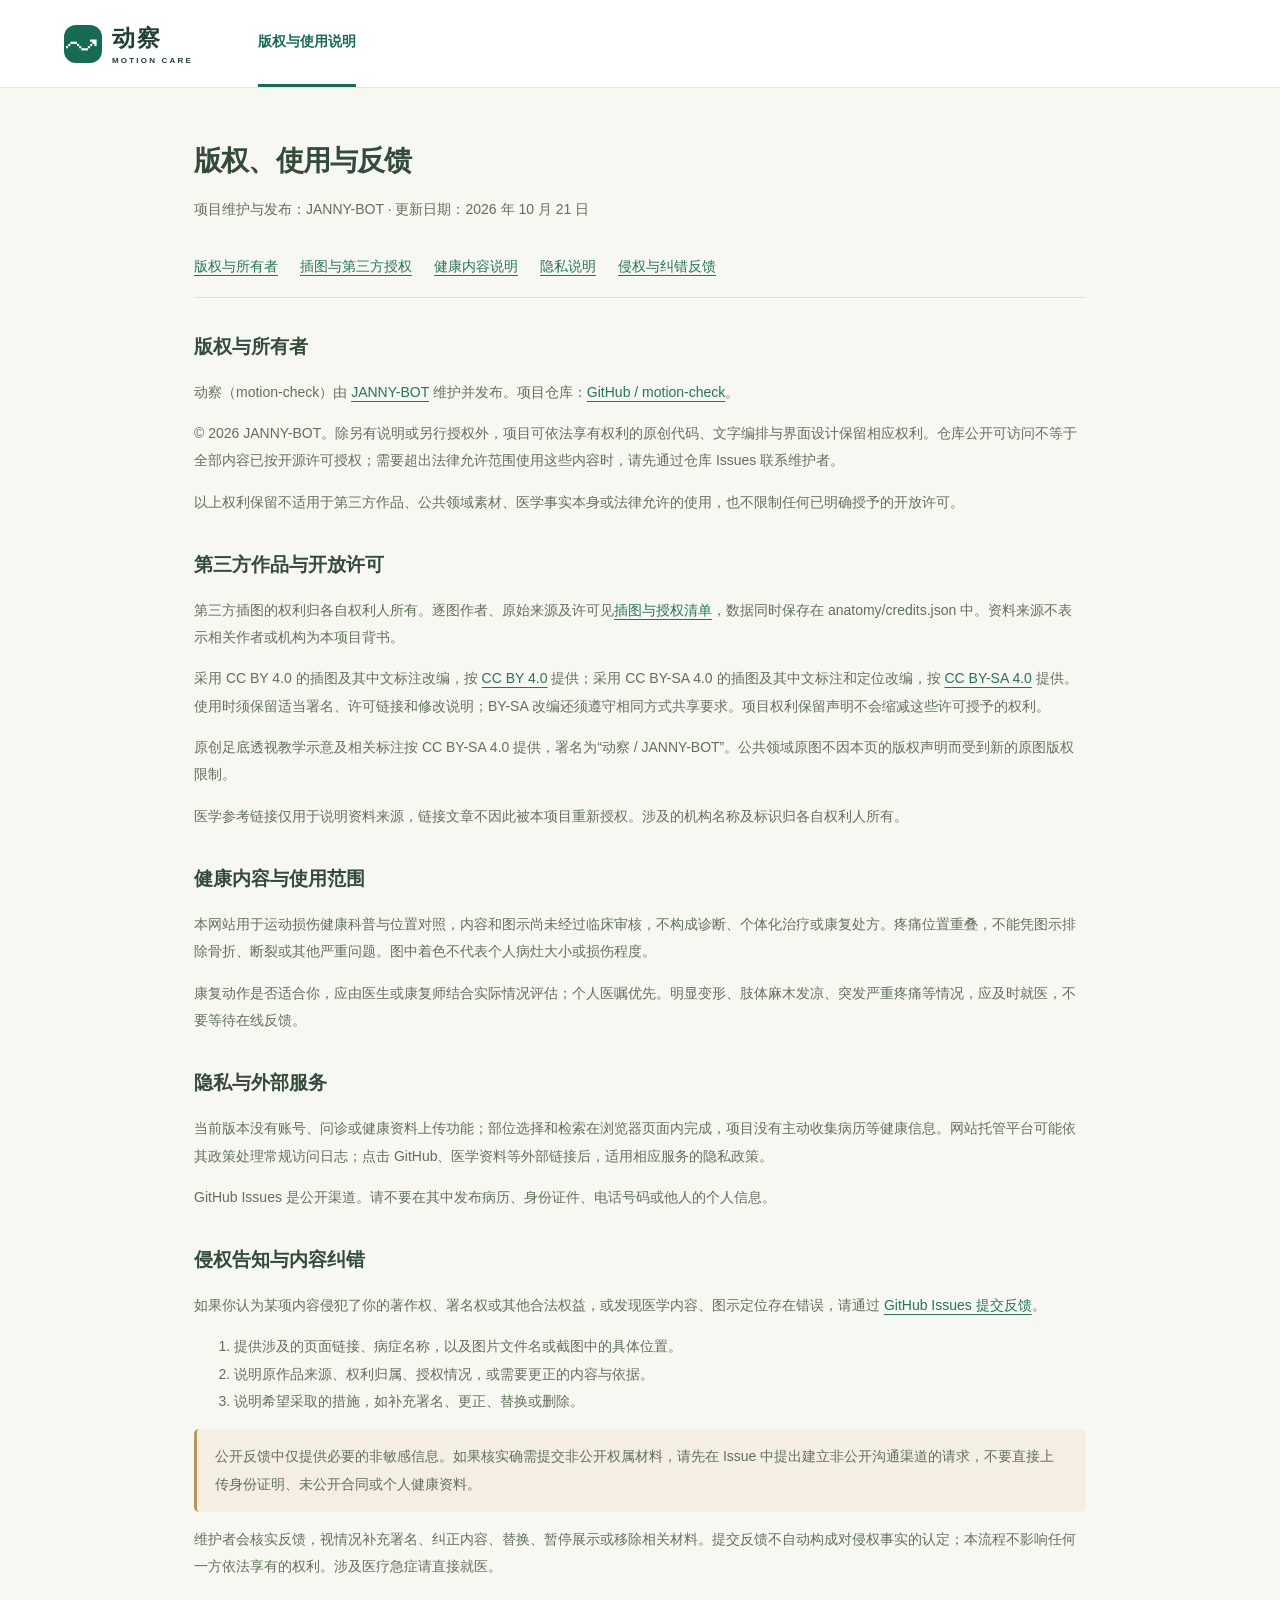
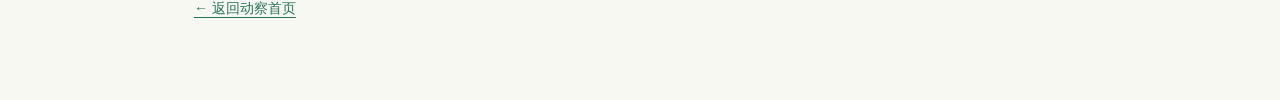
==== legal.html @ c7f12a00 "Add files via upload 补齐： - 页脚的 © 2026 JANNY-BOT 署名与版权入口 - 版权、隐私、健康内容及侵权反馈说明 - 32 项插图的作者与授权清单 - 仓" ====
<!doctype html>
<html lang="zh-CN">
<head><meta charset="utf-8"><meta name="viewport" content="width=device-width,initial-scale=1"><title>版权与使用说明 · 动察</title><link rel="stylesheet" href="style.css"><link rel="stylesheet" href="legal.css"></head>
<body><header class="header"><a class="brand" href="./" aria-label="返回动察首页"><span class="brand-icon">↝</span><strong>动察<span>MOTION CARE</span></strong></a><span class="nav-active">版权与使用说明</span></header>
<main class="legal-main"><h1>版权、使用与反馈</h1><p class="legal-meta">项目维护与发布：JANNY-BOT · 更新日期：2026 年 10 月 21 日</p>
<nav class="legal-nav" aria-label="说明目录"><a href="#copyright">版权与所有者</a><a href="third-party-notices.html">插图与第三方授权</a><a href="#health">健康内容说明</a><a href="#privacy">隐私说明</a><a href="#report">侵权与纠错反馈</a></nav>
<section id="copyright"><h2>版权与所有者</h2><p>动察（motion-check）由 <a href="https://github.com/JANNY-BOT" target="_blank" rel="noopener">JANNY-BOT</a> 维护并发布。项目仓库：<a href="https://github.com/JANNY-BOT/motion-check" target="_blank" rel="noopener">GitHub / motion-check</a>。</p><p>© 2026 JANNY-BOT。除另有说明或另行授权外，项目可依法享有权利的原创代码、文字编排与界面设计保留相应权利。仓库公开可访问不等于全部内容已按开源许可授权；需要超出法律允许范围使用这些内容时，请先通过仓库 Issues 联系维护者。</p><p>以上权利保留不适用于第三方作品、公共领域素材、医学事实本身或法律允许的使用，也不限制任何已明确授予的开放许可。</p></section>
<section id="third-party"><h2>第三方作品与开放许可</h2><p>第三方插图的权利归各自权利人所有。逐图作者、原始来源及许可见<a href="third-party-notices.html">插图与授权清单</a>，数据同时保存在 anatomy/credits.json 中。资料来源不表示相关作者或机构为本项目背书。</p><p>采用 CC BY 4.0 的插图及其中文标注改编，按 <a href="https://creativecommons.org/licenses/by/4.0/" target="_blank" rel="noopener">CC BY 4.0</a> 提供；采用 CC BY-SA 4.0 的插图及其中文标注和定位改编，按 <a href="https://creativecommons.org/licenses/by-sa/4.0/" target="_blank" rel="noopener">CC BY-SA 4.0</a> 提供。使用时须保留适当署名、许可链接和修改说明；BY-SA 改编还须遵守相同方式共享要求。项目权利保留声明不会缩减这些许可授予的权利。</p><p>原创足底透视教学示意及相关标注按 CC BY-SA 4.0 提供，署名为“动察 / JANNY-BOT”。公共领域原图不因本页的版权声明而受到新的原图版权限制。</p><p>医学参考链接仅用于说明资料来源，链接文章不因此被本项目重新授权。涉及的机构名称及标识归各自权利人所有。</p></section>
<section id="health"><h2>健康内容与使用范围</h2><p>本网站用于运动损伤健康科普与位置对照，内容和图示尚未经过临床审核，不构成诊断、个体化治疗或康复处方。疼痛位置重叠，不能凭图示排除骨折、断裂或其他严重问题。图中着色不代表个人病灶大小或损伤程度。</p><p>康复动作是否适合你，应由医生或康复师结合实际情况评估；个人医嘱优先。明显变形、肢体麻木发凉、突发严重疼痛等情况，应及时就医，不要等待在线反馈。</p></section>
<section id="privacy"><h2>隐私与外部服务</h2><p>当前版本没有账号、问诊或健康资料上传功能；部位选择和检索在浏览器页面内完成，项目没有主动收集病历等健康信息。网站托管平台可能依其政策处理常规访问日志；点击 GitHub、医学资料等外部链接后，适用相应服务的隐私政策。</p><p>GitHub Issues 是公开渠道。请不要在其中发布病历、身份证件、电话号码或他人的个人信息。</p></section>
<section id="report"><h2>侵权告知与内容纠错</h2><p>如果你认为某项内容侵犯了你的著作权、署名权或其他合法权益，或发现医学内容、图示定位存在错误，请通过 <a href="https://github.com/JANNY-BOT/motion-check/issues/new" target="_blank" rel="noopener">GitHub Issues 提交反馈</a>。</p><ol><li>提供涉及的页面链接、病症名称，以及图片文件名或截图中的具体位置。</li><li>说明原作品来源、权利归属、授权情况，或需要更正的内容与依据。</li><li>说明希望采取的措施，如补充署名、更正、替换或删除。</li></ol><p class="legal-callout">公开反馈中仅提供必要的非敏感信息。如果核实确需提交非公开权属材料，请先在 Issue 中提出建立非公开沟通渠道的请求，不要直接上传身份证明、未公开合同或个人健康资料。</p><p>维护者会核实反馈，视情况补充署名、纠正内容、替换、暂停展示或移除相关材料。提交反馈不自动构成对侵权事实的认定；本流程不影响任何一方依法享有的权利。涉及医疗急症请直接就医。</p></section>
<p><a href="./">← 返回动察首页</a></p></main></body></html>
---- style.css ----
@charset "UTF-8";
@media(min-width:761px){.body-panel{align-self:start;position:sticky;top:20px}}
.rehab-section{margin-top:24px;border-top:1px solid var(--line);padding-top:22px}.rehab-heading{display:flex;gap:9px;align-items:flex-start}.rehab-heading h4{font-size:16px;margin:0 0 5px}.rehab-heading p{font-size:11px;color:#7d8c76;margin:0}.rehab-badge{margin-left:auto;white-space:nowrap;background:#edf4e8;color:var(--green);padding:5px 8px;border-radius:5px;font-size:10px}.rehab-prerequisite{margin-top:15px;padding:13px 15px;background:#f0f5eb;border-radius:8px;color:#61745a;font-size:11px;line-height:1.9}.rehab-prerequisite strong{font-size:12px;color:var(--green)}.rehab-prerequisite p{margin:4px 0 0}.rehab-stage{margin-top:19px}.rehab-stage h5{margin:0 0 5px;font-size:13px;color:var(--green)}.rehab-stage>p{font-size:11px;line-height:1.8;color:#88907f;margin:0 0 10px}.exercise-card{margin:8px 0;border:1px solid #dfe8d8;border-radius:8px;background:#fcfdf9;overflow:hidden}.exercise-card summary{cursor:pointer;padding:12px 14px;line-height:1.7;color:#355a43;font-size:12px}.exercise-card summary span{font-weight:600}.exercise-card summary small{display:block;margin-left:16px;margin-top:3px;color:#8a957e;font-size:10px}.exercise-card[open] summary{background:#f1f6eb;border-bottom:1px solid #e2e9dc}.exercise-body{padding:3px 14px 13px;font-size:11px;line-height:1.9;color:#6a7b60}.exercise-equipment{color:#8d9983;font-size:10px}.exercise-body ol{padding-left:20px}.exercise-body li+li{margin-top:5px}.exercise-tip{padding:8px 10px;background:#f6f1e7;border-radius:5px;color:#8a7755}.exercise-body a,.rehab-link{font-size:10px;color:var(--green);text-underline-offset:3px}.rehab-avoid{font-size:11px;line-height:1.9;color:#867452;margin:15px 0}.rehab-stop{border-left:3px solid #c29765;padding:10px 13px;background:#f8f3e9;border-radius:4px;color:#8a7250;font-size:11px;line-height:1.9}.rehab-stop p{margin:4px 0 0}.rehab-dosage,.rehab-review{font-size:10px;line-height:1.9;color:#929a87}.rehab-review{margin-bottom:0}.rehab-path{padding-left:21px;color:#6e7e64;font-size:12px;line-height:1.9}.rehab-path li{padding:5px 0 5px 4px}@media(max-width:760px){.exercise-card summary{padding:12px}.rehab-heading h4{font-size:15px}.rehab-heading{gap:7px}.rehab-badge{font-size:9px;padding:5px 6px}}
.condition-search{margin-top:20px}.condition-search label{display:block;font-size:12px;color:#5c725c;margin-bottom:8px}.condition-search>div{display:flex;gap:8px}.condition-search input{width:100%;min-width:0;padding:10px 12px;border:1px solid #dce4d5;border-radius:6px;font:inherit;font-size:12px;background:#fafbf7;color:var(--dark)}.condition-search input:focus-visible{outline:2px solid var(--green);outline-offset:2px}.condition-search button{flex-shrink:0;border:1px solid #dce4d5;background:white;border-radius:6px;color:var(--green);font-size:12px;padding:8px 12px}.condition-search p{font-size:10px;color:#87927d;line-height:1.7;margin:8px 0 0}.empty-result{background:#f5f7ef;padding:24px 18px;border-radius:8px}.empty-result h3{font-size:16px}.empty-result p{font-size:12px;line-height:1.8;color:#7a856f}.region-number{white-space:nowrap;flex-shrink:0}
.condition-tabs button small{display:block;font-size:10px;font-weight:400;opacity:.8;margin-top:4px}.condition-tabs button{text-align:left}.condition-care{margin-top:16px;padding:12px 14px;background:#f8f3e9;border-left:3px solid #bd9b69;border-radius:4px;color:#806d4d;font-size:11px;line-height:1.8}.condition-care strong{font-size:12px}.condition-care p{margin:4px 0 0}
.human img{opacity:.65!important;filter:none!important}
:root{--green:#176b55;--dark:#213e35;--muted:#7b8780;--line:#e3e8df;--paper:#f7f8f2;--light:#eaf1e7;--orange:#d88255}*{box-sizing:border-box}html{scroll-behavior:smooth}body{margin:0;background:var(--paper);color:var(--dark);font-family:Inter,"Segoe UI","Microsoft YaHei",sans-serif;font-size:14px}button,a{-webkit-tap-highlight-color:transparent}button{font:inherit;cursor:pointer}button:focus-visible,a:focus-visible,summary:focus-visible{outline:3px solid #d99b52;outline-offset:4px}a{color:var(--green)}.header{height:88px;background:#fff;border-bottom:1px solid var(--line);display:flex;align-items:center;padding:0 max(5vw,24px);gap:65px}.brand{text-decoration:none;display:flex;gap:10px;align-items:center;color:var(--dark)}.brand-icon{display:grid;place-items:center;width:38px;height:38px;background:var(--green);color:white;font-size:35px;border-radius:12px}.brand strong{font-size:23px;letter-spacing:2px}.brand strong span{display:block;font-size:8px;letter-spacing:2.2px;margin-top:2px}.nav-active{align-self:stretch;display:flex;align-items:center;border-bottom:3px solid var(--green);font-weight:600;color:var(--green)}.header-help{margin-left:auto;color:var(--muted);text-decoration:none}.header-help span{margin-left:14px}main{max-width:1320px;margin:auto;padding:38px 32px 24px}.intro{display:flex;align-items:center;justify-content:space-between}.eyebrow{font-size:10px;font-weight:650;letter-spacing:2.2px;color:#779078}h1{font-size:30px;letter-spacing:-.8px;margin:12px 0 10px;font-weight:600}.intro p{color:var(--muted);margin:0;font-size:14px}.intro-label{color:#6c8068;font-size:12px;padding:9px 13px;border:1px solid #dce4d5;border-radius:30px}.intro-label i{display:inline-block;width:6px;height:6px;background:#7e976c;border-radius:50%;margin-right:6px}.steps{display:flex;align-items:center;gap:20px;margin:31px 0 25px;font-size:12px;color:#8d968d}.steps b{font-family:Georgia,serif;font-weight:400;margin-right:8px}.steps .current{color:var(--green)}.steps i{width:60px;height:1px;background:#dbe2d5}.workspace{display:grid;grid-template-columns:minmax(320px,.92fr) minmax(450px,1.25fr);gap:25px}.body-panel,.detail-panel{background:white;border:1px solid var(--line);border-radius:18px}.body-panel{padding:24px 25px 19px;background:linear-gradient(140deg,#fff 30%,#f0f4eb)}.panel-heading{display:flex;align-items:center;justify-content:space-between}.panel-heading h2{font-size:17px;margin:0}.panel-heading>span{font-size:11px;color:var(--muted)}.view-switch{margin:20px auto 0;display:flex;width:150px;padding:4px;background:#e9eee4;border-radius:9px}.view-switch button{width:50%;padding:7px;border:0;border-radius:6px;background:transparent;color:#8a9387;font-size:12px}.view-switch button[aria-pressed=true]{background:white;color:var(--green);box-shadow:0 1px 4px #233a1510}.body-stage{height:420px;position:relative;background:radial-gradient(ellipse at center,#e5eddc80,transparent 68%)}.human{position:absolute;width:176.36px;height:400px;top:10px;left:50%;transform:translateX(-50%)}.human img{width:100%;height:100%;opacity:.18;filter:sepia(1) saturate(.6)}.orientation{position:absolute;top:22px;left:0;color:#8d9988;font-size:10px;writing-mode:vertical-rl;letter-spacing:2px}.body-caption{position:absolute;right:0;bottom:10px;color:#a1aa9c;font-size:9px;writing-mode:vertical-rl;letter-spacing:1px}.hotspot{position:absolute;transform:translate(-50%,-50%);width:34px;height:34px;background:transparent;border:0;display:grid;place-items:center;border-radius:50%;z-index:1}.hotspot::before{content:'';display:block;width:11px;height:11px;background:#fcfff9;border:2px solid #8fa17d;border-radius:50%;box-shadow:0 0 0 5px #99ac8030}.hotspot[aria-pressed=true]::before{width:13px;height:13px;background:var(--green);border:3px solid white;box-shadow:0 0 0 7px #176b5529}.hotspot span{position:absolute;white-space:nowrap;left:40px;font-size:11px;color:#798570;pointer-events:none}.hotspot.left-label span{left:auto;right:40px}.hotspot[aria-pressed=true] span{background:var(--green);color:white;padding:6px 12px;border-radius:5px}.legend{display:flex;justify-content:center;gap:24px;font-size:10px;color:#8b9686;margin:4px 0 21px}.legend i{display:inline-block;width:7px;height:7px;background:#abb999;border-radius:50%;margin-right:6px}.legend .selected-dot{background:var(--green)}.region-buttons{display:flex;flex-wrap:wrap;gap:7px;padding-top:17px;border-top:1px solid #e0e7d9}.region-buttons button{background:#fff9;border:1px solid #dfe5d8;border-radius:6px;padding:6px 12px;color:#7a8772;font-size:11px}.region-buttons button[aria-pressed=true]{background:var(--green);color:white;border-color:var(--green)}.detail-panel{padding:26px 28px}.region-header{display:flex;align-items:center;justify-content:space-between}.region-header h2{font-size:25px;margin:7px 0}.region-header p{font-size:12px;color:var(--muted);margin:0}.region-number{font-size:10px;background:#f1f5eb;color:#7c8e68;border-radius:5px;padding:7px 9px}.condition-tabs{display:flex;gap:8px;flex-wrap:wrap;margin:22px 0 20px;border-bottom:1px solid var(--line);padding-bottom:16px}.condition-tabs button{border:1px solid var(--line);background:white;color:#7b8579;padding:8px 12px;border-radius:6px;font-size:12px}.condition-tabs button[aria-pressed=true]{background:#edf4e8;color:var(--green);border-color:#b2c6a3}.detail-top{display:flex;align-items:center;justify-content:space-between;gap:12px}h3{font-size:20px;margin:0 0 4px;font-weight:600}.english{font-size:10px;color:#99a190;letter-spacing:.4px}.kind{font-size:10px;color:#aa8253;background:#f8f2e5;padding:5px 8px;border-radius:4px;white-space:nowrap}.location-card{display:grid;grid-template-columns:145px 1fr;margin-top:18px;background:#f5f7ef;border:1px solid #e9eddf;border-radius:10px;overflow:hidden;min-height:150px;align-items:center}.zoom{height:150px;position:relative;overflow:hidden;border-right:1px solid #e3e9d9;background:radial-gradient(ellipse,#edf0df,transparent)}.zoom svg{width:100%;height:100%}.location-copy{padding:17px}.location-copy h4{font-size:12px;margin:0 0 8px}.location-copy p{font-size:12px;line-height:1.8;color:#7a856f;margin:0}.location-key{font-size:9px;color:#b58264;margin-top:10px}.location-key::before{content:'●';margin-right:5px}.description-row{display:grid;grid-template-columns:28px 1fr;gap:7px;margin:20px 0 0}.row-icon{width:23px;height:23px;display:grid;place-items:center;background:#edf2e7;border-radius:6px;font-size:13px;color:#769261}.description-row h4{font-size:13px;margin:1px 0 7px}.description-row p{font-size:12px;line-height:1.95;color:#7a8477;margin:0}.tags{display:flex;gap:6px;margin-top:8px;flex-wrap:wrap}.tags span{font-size:10px;border:1px solid #e5e9df;color:#89927f;border-radius:4px;padding:3px 7px}.source{font-size:10px;display:inline-block;margin-top:14px;color:#8b9683;text-underline-offset:3px}.clinical-note{display:flex;gap:9px;border-top:1px solid var(--line);margin-top:18px;padding-top:14px;color:#9a9f93;font-size:10px;line-height:1.7}.clinical-note p{margin:0}.safety{background:#f3efe5;border:1px solid #e9e0ce;margin-top:23px;border-radius:12px;padding:20px 24px;display:flex;align-items:center;gap:17px}.safety-symbol{align-self:flex-start;margin-top:4px;display:grid;place-items:center;border:1.5px solid #a78b57;border-radius:50%;width:21px;height:21px;color:#a78b57;flex-shrink:0}.safety h2{font-size:13px;margin:0 0 8px;color:#7a6849}.safety p{font-size:11px;color:#99896c;line-height:1.9;margin:0}.safety strong{font-weight:500;color:#826c45}.safety-tag{white-space:nowrap;font-size:11px;color:#a18b64;margin-left:auto}footer{display:flex;justify-content:space-between;gap:20px;margin-top:24px;font-size:10px;color:#9aa38f;line-height:1.8}footer details{max-width:430px}footer summary{cursor:pointer}footer a{color:#789169}button:hover{filter:brightness(.96)}@media(min-width:1500px){main{padding-top:48px}}@media(max-width:1000px){.workspace{grid-template-columns:1fr 1.2fr;gap:16px}.detail-panel{padding:22px 20px}.intro-label{display:none}.body-panel{padding:24px 18px}.safety-tag{display:none}.location-card{grid-template-columns:115px 1fr}h1{font-size:27px}}@media(max-width:760px){.header{height:72px;padding:0 20px;gap:25px}.brand strong{font-size:20px}.header-help{font-size:11px}.nav-active{font-size:12px}main{padding:25px 16px}.intro h1{font-size:24px;line-height:1.5;max-width:320px}.intro p{font-size:12px}.steps{gap:8px;font-size:10px;justify-content:space-between}.steps i{width:15px}.steps b{margin-right:3px}.workspace{grid-template-columns:1fr}.body-stage{height:390px}.human{height:370px;width:163.14px}.region-buttons{justify-content:center}.detail-panel{padding:24px 20px}.safety{padding:19px 16px;align-items:flex-start}.safety p{font-size:11px}footer{flex-direction:column;gap:9px}.location-card{grid-template-columns:120px 1fr}.body-panel{padding:22px}.panel-heading>span{font-size:10px}}@media(prefers-reduced-motion:reduce){html{scroll-behavior:auto}}
---- legal.css ----
.site-footer{display:grid;grid-template-columns:1fr auto;gap:12px 24px;padding:22px 0 8px;border-top:1px solid #dce5d5;color:#64765c;font-size:12px;line-height:1.9}.site-footer p{margin:0}.site-footer nav{display:flex;flex-wrap:wrap;gap:8px 18px}.site-footer a{color:#4c7058;text-underline-offset:4px}.site-footer details{grid-column:1/-1;max-width:none}.site-footer details p{margin-top:10px}.site-footer .footer-note{grid-column:1/-1;font-size:11px;color:#7c8875}.legal-main{max-width:940px;margin:auto;padding:40px 24px 64px;color:#344b3c;line-height:1.95}.legal-main h1{font-size:28px;line-height:1.5}.legal-main h2{font-size:19px;margin:30px 0 12px}.legal-main p,.legal-main li{font-size:14px;color:#61705b}.legal-main a{color:#28745a;text-underline-offset:4px;overflow-wrap:anywhere}.legal-meta{font-size:12px;color:#7c8875}.legal-nav{display:flex;gap:12px 22px;flex-wrap:wrap;padding:16px 0;border-bottom:1px solid #dce5d5}.legal-callout{background:#f5eee2;border-left:3px solid #b89663;border-radius:5px;padding:14px 18px}.license-table-wrap{overflow-x:auto}.license-table{border-collapse:collapse;width:100%;font-size:12px;min-width:650px}.license-table th,.license-table td{text-align:left;vertical-align:top;padding:12px;border-bottom:1px solid #dce5d5}.license-table th{background:#edf2e7}.license-table td:first-child{min-width:150px}.license-table td a{overflow-wrap:anywhere}.legal-main :focus-visible,.site-footer :focus-visible{outline:2px solid #3d7f60;outline-offset:4px}@media(max-width:760px){.site-footer{grid-template-columns:1fr;font-size:11px}.legal-main{padding:26px 18px 44px}.legal-main h1{font-size:23px}.legal-main p,.legal-main li{font-size:13px}}
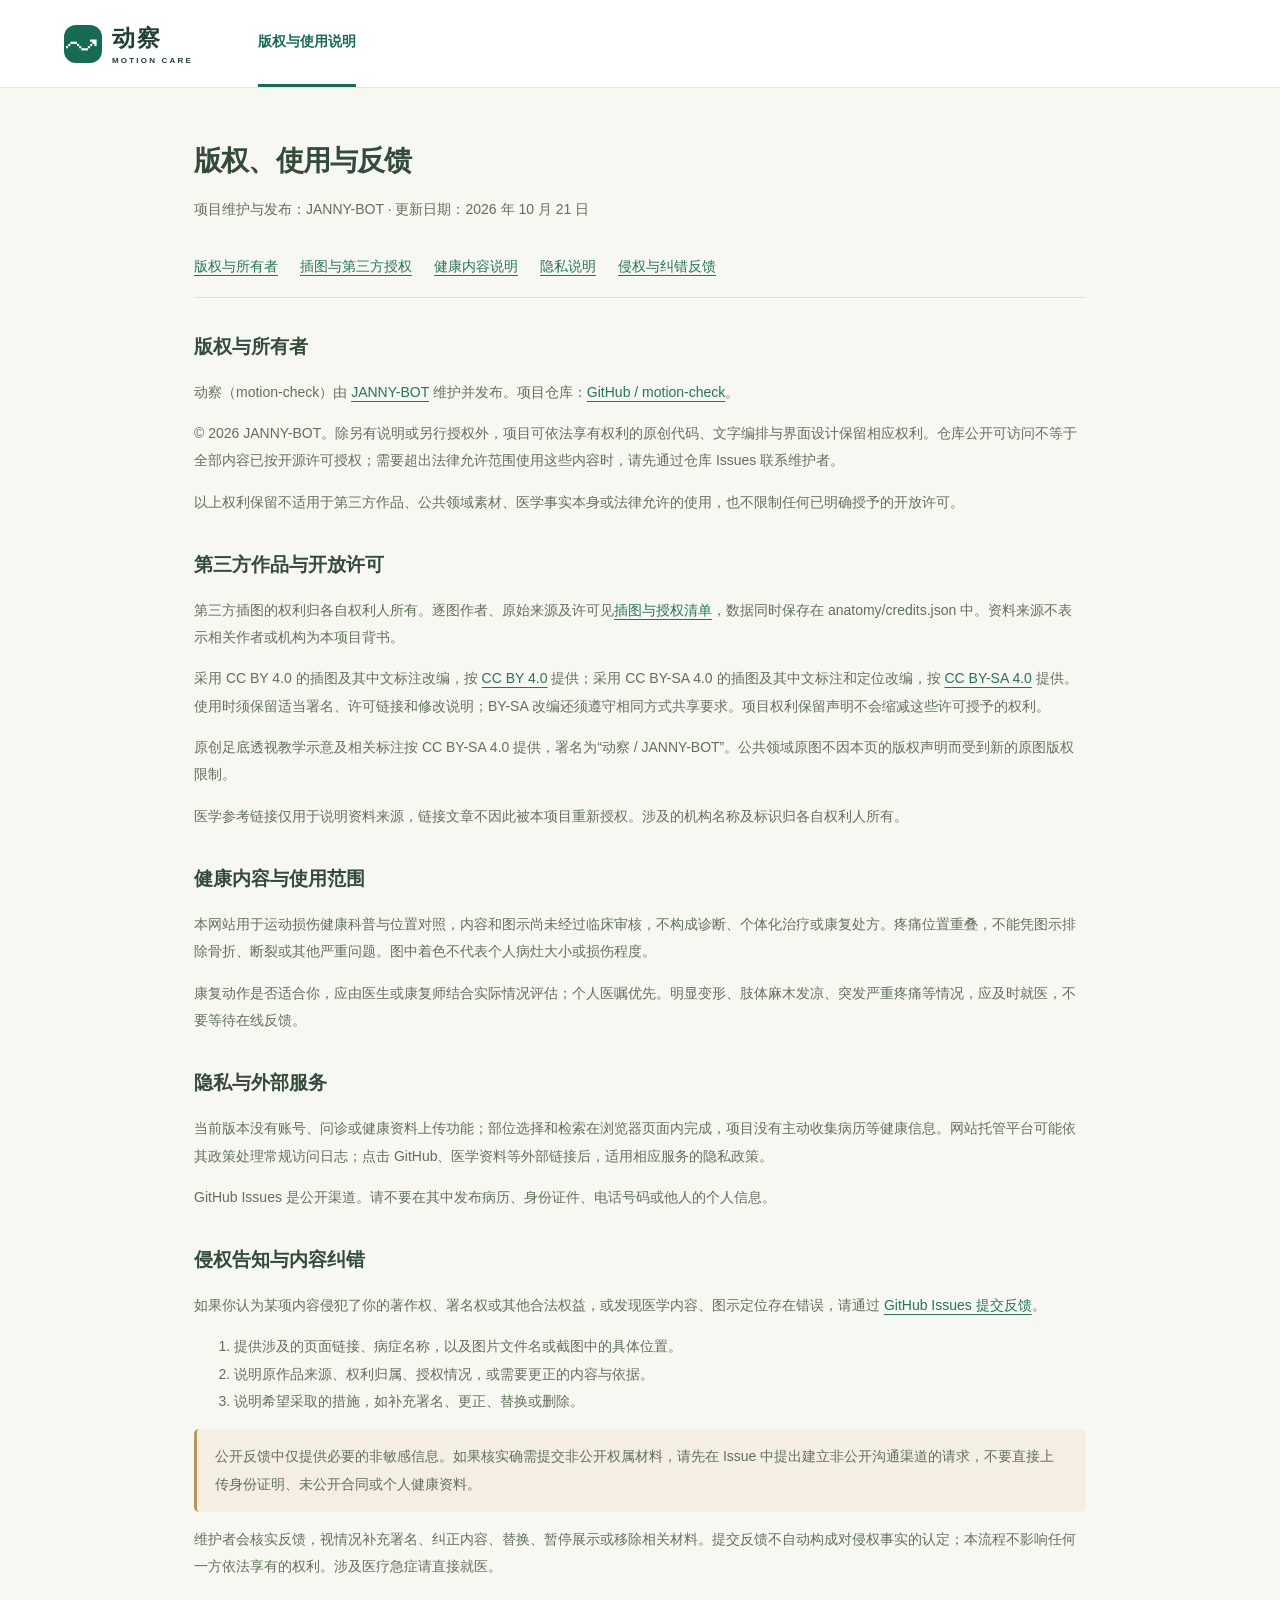
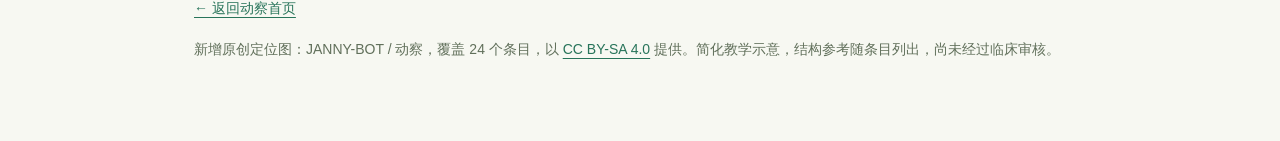
==== commit ed08129a: "Add files via upload - 替换部分症状示意图，新增中文结构标注、方向提示和疼痛区域，使疼痛位置更加直观 - 对挫伤等位置不固定的情况：显示可能受累范围" ====
--- a/legal.html
+++ b/legal.html
@@ -9,4 +9,4 @@
 <section id="health"><h2>健康内容与使用范围</h2><p>本网站用于运动损伤健康科普与位置对照，内容和图示尚未经过临床审核，不构成诊断、个体化治疗或康复处方。疼痛位置重叠，不能凭图示排除骨折、断裂或其他严重问题。图中着色不代表个人病灶大小或损伤程度。</p><p>康复动作是否适合你，应由医生或康复师结合实际情况评估；个人医嘱优先。明显变形、肢体麻木发凉、突发严重疼痛等情况，应及时就医，不要等待在线反馈。</p></section>
 <section id="privacy"><h2>隐私与外部服务</h2><p>当前版本没有账号、问诊或健康资料上传功能；部位选择和检索在浏览器页面内完成，项目没有主动收集病历等健康信息。网站托管平台可能依其政策处理常规访问日志；点击 GitHub、医学资料等外部链接后，适用相应服务的隐私政策。</p><p>GitHub Issues 是公开渠道。请不要在其中发布病历、身份证件、电话号码或他人的个人信息。</p></section>
 <section id="report"><h2>侵权告知与内容纠错</h2><p>如果你认为某项内容侵犯了你的著作权、署名权或其他合法权益，或发现医学内容、图示定位存在错误，请通过 <a href="https://github.com/JANNY-BOT/motion-check/issues/new" target="_blank" rel="noopener">GitHub Issues 提交反馈</a>。</p><ol><li>提供涉及的页面链接、病症名称，以及图片文件名或截图中的具体位置。</li><li>说明原作品来源、权利归属、授权情况，或需要更正的内容与依据。</li><li>说明希望采取的措施，如补充署名、更正、替换或删除。</li></ol><p class="legal-callout">公开反馈中仅提供必要的非敏感信息。如果核实确需提交非公开权属材料，请先在 Issue 中提出建立非公开沟通渠道的请求，不要直接上传身份证明、未公开合同或个人健康资料。</p><p>维护者会核实反馈，视情况补充署名、纠正内容、替换、暂停展示或移除相关材料。提交反馈不自动构成对侵权事实的认定；本流程不影响任何一方依法享有的权利。涉及医疗急症请直接就医。</p></section>
-<p><a href="./">← 返回动察首页</a></p></main></body></html>
+<p><a href="./">← 返回动察首页</a></p><p>新增原创定位图：JANNY-BOT / 动察，覆盖 24 个条目，以 <a href="https://creativecommons.org/licenses/by-sa/4.0/" target="_blank" rel="noopener">CC BY-SA 4.0</a> 提供。简化教学示意，结构参考随条目列出，尚未经过临床审核。</p></main></body></html>
--- a/style.css
+++ b/style.css
@@ -5,3 +5,12 @@
 .condition-tabs button small{display:block;font-size:10px;font-weight:400;opacity:.8;margin-top:4px}.condition-tabs button{text-align:left}.condition-care{margin-top:16px;padding:12px 14px;background:#f8f3e9;border-left:3px solid #bd9b69;border-radius:4px;color:#806d4d;font-size:11px;line-height:1.8}.condition-care strong{font-size:12px}.condition-care p{margin:4px 0 0}
 .human img{opacity:.65!important;filter:none!important}
 :root{--green:#176b55;--dark:#213e35;--muted:#7b8780;--line:#e3e8df;--paper:#f7f8f2;--light:#eaf1e7;--orange:#d88255}*{box-sizing:border-box}html{scroll-behavior:smooth}body{margin:0;background:var(--paper);color:var(--dark);font-family:Inter,"Segoe UI","Microsoft YaHei",sans-serif;font-size:14px}button,a{-webkit-tap-highlight-color:transparent}button{font:inherit;cursor:pointer}button:focus-visible,a:focus-visible,summary:focus-visible{outline:3px solid #d99b52;outline-offset:4px}a{color:var(--green)}.header{height:88px;background:#fff;border-bottom:1px solid var(--line);display:flex;align-items:center;padding:0 max(5vw,24px);gap:65px}.brand{text-decoration:none;display:flex;gap:10px;align-items:center;color:var(--dark)}.brand-icon{display:grid;place-items:center;width:38px;height:38px;background:var(--green);color:white;font-size:35px;border-radius:12px}.brand strong{font-size:23px;letter-spacing:2px}.brand strong span{display:block;font-size:8px;letter-spacing:2.2px;margin-top:2px}.nav-active{align-self:stretch;display:flex;align-items:center;border-bottom:3px solid var(--green);font-weight:600;color:var(--green)}.header-help{margin-left:auto;color:var(--muted);text-decoration:none}.header-help span{margin-left:14px}main{max-width:1320px;margin:auto;padding:38px 32px 24px}.intro{display:flex;align-items:center;justify-content:space-between}.eyebrow{font-size:10px;font-weight:650;letter-spacing:2.2px;color:#779078}h1{font-size:30px;letter-spacing:-.8px;margin:12px 0 10px;font-weight:600}.intro p{color:var(--muted);margin:0;font-size:14px}.intro-label{color:#6c8068;font-size:12px;padding:9px 13px;border:1px solid #dce4d5;border-radius:30px}.intro-label i{display:inline-block;width:6px;height:6px;background:#7e976c;border-radius:50%;margin-right:6px}.steps{display:flex;align-items:center;gap:20px;margin:31px 0 25px;font-size:12px;color:#8d968d}.steps b{font-family:Georgia,serif;font-weight:400;margin-right:8px}.steps .current{color:var(--green)}.steps i{width:60px;height:1px;background:#dbe2d5}.workspace{display:grid;grid-template-columns:minmax(320px,.92fr) minmax(450px,1.25fr);gap:25px}.body-panel,.detail-panel{background:white;border:1px solid var(--line);border-radius:18px}.body-panel{padding:24px 25px 19px;background:linear-gradient(140deg,#fff 30%,#f0f4eb)}.panel-heading{display:flex;align-items:center;justify-content:space-between}.panel-heading h2{font-size:17px;margin:0}.panel-heading>span{font-size:11px;color:var(--muted)}.view-switch{margin:20px auto 0;display:flex;width:150px;padding:4px;background:#e9eee4;border-radius:9px}.view-switch button{width:50%;padding:7px;border:0;border-radius:6px;background:transparent;color:#8a9387;font-size:12px}.view-switch button[aria-pressed=true]{background:white;color:var(--green);box-shadow:0 1px 4px #233a1510}.body-stage{height:420px;position:relative;background:radial-gradient(ellipse at center,#e5eddc80,transparent 68%)}.human{position:absolute;width:176.36px;height:400px;top:10px;left:50%;transform:translateX(-50%)}.human img{width:100%;height:100%;opacity:.18;filter:sepia(1) saturate(.6)}.orientation{position:absolute;top:22px;left:0;color:#8d9988;font-size:10px;writing-mode:vertical-rl;letter-spacing:2px}.body-caption{position:absolute;right:0;bottom:10px;color:#a1aa9c;font-size:9px;writing-mode:vertical-rl;letter-spacing:1px}.hotspot{position:absolute;transform:translate(-50%,-50%);width:34px;height:34px;background:transparent;border:0;display:grid;place-items:center;border-radius:50%;z-index:1}.hotspot::before{content:'';display:block;width:11px;height:11px;background:#fcfff9;border:2px solid #8fa17d;border-radius:50%;box-shadow:0 0 0 5px #99ac8030}.hotspot[aria-pressed=true]::before{width:13px;height:13px;background:var(--green);border:3px solid white;box-shadow:0 0 0 7px #176b5529}.hotspot span{position:absolute;white-space:nowrap;left:40px;font-size:11px;color:#798570;pointer-events:none}.hotspot.left-label span{left:auto;right:40px}.hotspot[aria-pressed=true] span{background:var(--green);color:white;padding:6px 12px;border-radius:5px}.legend{display:flex;justify-content:center;gap:24px;font-size:10px;color:#8b9686;margin:4px 0 21px}.legend i{display:inline-block;width:7px;height:7px;background:#abb999;border-radius:50%;margin-right:6px}.legend .selected-dot{background:var(--green)}.region-buttons{display:flex;flex-wrap:wrap;gap:7px;padding-top:17px;border-top:1px solid #e0e7d9}.region-buttons button{background:#fff9;border:1px solid #dfe5d8;border-radius:6px;padding:6px 12px;color:#7a8772;font-size:11px}.region-buttons button[aria-pressed=true]{background:var(--green);color:white;border-color:var(--green)}.detail-panel{padding:26px 28px}.region-header{display:flex;align-items:center;justify-content:space-between}.region-header h2{font-size:25px;margin:7px 0}.region-header p{font-size:12px;color:var(--muted);margin:0}.region-number{font-size:10px;background:#f1f5eb;color:#7c8e68;border-radius:5px;padding:7px 9px}.condition-tabs{display:flex;gap:8px;flex-wrap:wrap;margin:22px 0 20px;border-bottom:1px solid var(--line);padding-bottom:16px}.condition-tabs button{border:1px solid var(--line);background:white;color:#7b8579;padding:8px 12px;border-radius:6px;font-size:12px}.condition-tabs button[aria-pressed=true]{background:#edf4e8;color:var(--green);border-color:#b2c6a3}.detail-top{display:flex;align-items:center;justify-content:space-between;gap:12px}h3{font-size:20px;margin:0 0 4px;font-weight:600}.english{font-size:10px;color:#99a190;letter-spacing:.4px}.kind{font-size:10px;color:#aa8253;background:#f8f2e5;padding:5px 8px;border-radius:4px;white-space:nowrap}.location-card{display:grid;grid-template-columns:145px 1fr;margin-top:18px;background:#f5f7ef;border:1px solid #e9eddf;border-radius:10px;overflow:hidden;min-height:150px;align-items:center}.zoom{height:150px;position:relative;overflow:hidden;border-right:1px solid #e3e9d9;background:radial-gradient(ellipse,#edf0df,transparent)}.zoom svg{width:100%;height:100%}.location-copy{padding:17px}.location-copy h4{font-size:12px;margin:0 0 8px}.location-copy p{font-size:12px;line-height:1.8;color:#7a856f;margin:0}.location-key{font-size:9px;color:#b58264;margin-top:10px}.location-key::before{content:'●';margin-right:5px}.description-row{display:grid;grid-template-columns:28px 1fr;gap:7px;margin:20px 0 0}.row-icon{width:23px;height:23px;display:grid;place-items:center;background:#edf2e7;border-radius:6px;font-size:13px;color:#769261}.description-row h4{font-size:13px;margin:1px 0 7px}.description-row p{font-size:12px;line-height:1.95;color:#7a8477;margin:0}.tags{display:flex;gap:6px;margin-top:8px;flex-wrap:wrap}.tags span{font-size:10px;border:1px solid #e5e9df;color:#89927f;border-radius:4px;padding:3px 7px}.source{font-size:10px;display:inline-block;margin-top:14px;color:#8b9683;text-underline-offset:3px}.clinical-note{display:flex;gap:9px;border-top:1px solid var(--line);margin-top:18px;padding-top:14px;color:#9a9f93;font-size:10px;line-height:1.7}.clinical-note p{margin:0}.safety{background:#f3efe5;border:1px solid #e9e0ce;margin-top:23px;border-radius:12px;padding:20px 24px;display:flex;align-items:center;gap:17px}.safety-symbol{align-self:flex-start;margin-top:4px;display:grid;place-items:center;border:1.5px solid #a78b57;border-radius:50%;width:21px;height:21px;color:#a78b57;flex-shrink:0}.safety h2{font-size:13px;margin:0 0 8px;color:#7a6849}.safety p{font-size:11px;color:#99896c;line-height:1.9;margin:0}.safety strong{font-weight:500;color:#826c45}.safety-tag{white-space:nowrap;font-size:11px;color:#a18b64;margin-left:auto}footer{display:flex;justify-content:space-between;gap:20px;margin-top:24px;font-size:10px;color:#9aa38f;line-height:1.8}footer details{max-width:430px}footer summary{cursor:pointer}footer a{color:#789169}button:hover{filter:brightness(.96)}@media(min-width:1500px){main{padding-top:48px}}@media(max-width:1000px){.workspace{grid-template-columns:1fr 1.2fr;gap:16px}.detail-panel{padding:22px 20px}.intro-label{display:none}.body-panel{padding:24px 18px}.safety-tag{display:none}.location-card{grid-template-columns:115px 1fr}h1{font-size:27px}}@media(max-width:760px){.header{height:72px;padding:0 20px;gap:25px}.brand strong{font-size:20px}.header-help{font-size:11px}.nav-active{font-size:12px}main{padding:25px 16px}.intro h1{font-size:24px;line-height:1.5;max-width:320px}.intro p{font-size:12px}.steps{gap:8px;font-size:10px;justify-content:space-between}.steps i{width:15px}.steps b{margin-right:3px}.workspace{grid-template-columns:1fr}.body-stage{height:390px}.human{height:370px;width:163.14px}.region-buttons{justify-content:center}.detail-panel{padding:24px 20px}.safety{padding:19px 16px;align-items:flex-start}.safety p{font-size:11px}footer{flex-direction:column;gap:9px}.location-card{grid-template-columns:120px 1fr}.body-panel{padding:22px}.panel-heading>span{font-size:10px}}@media(prefers-reduced-motion:reduce){html{scroll-behavior:auto}}
+/* 易混淆情况：提供阅读对照，不展示诊断概率。 */
+.condition-comparison{margin:24px 0;padding:20px;border:1px solid #d8e5dc;border-radius:16px;background:#f4f8f4;line-height:1.8}
+.condition-comparison h4{margin:0 0 8px;color:#245744}
+.condition-comparison p{margin:8px 0}
+.condition-comparison .comparison-note,.condition-comparison small{color:#647466;font-size:12px}
+.comparison-links{display:flex;flex-wrap:wrap;gap:8px;margin:12px 0}
+.comparison-links button{font:inherit;font-size:12px;text-align:left;white-space:normal;border:1px solid #c5d8cb;background:white;color:#23664e;border-radius:9px;padding:8px 12px;cursor:pointer}
+.comparison-links button:hover{background:#e8f1e9}
+.comparison-links button:focus-visible{outline:3px solid #a97737;outline-offset:3px}
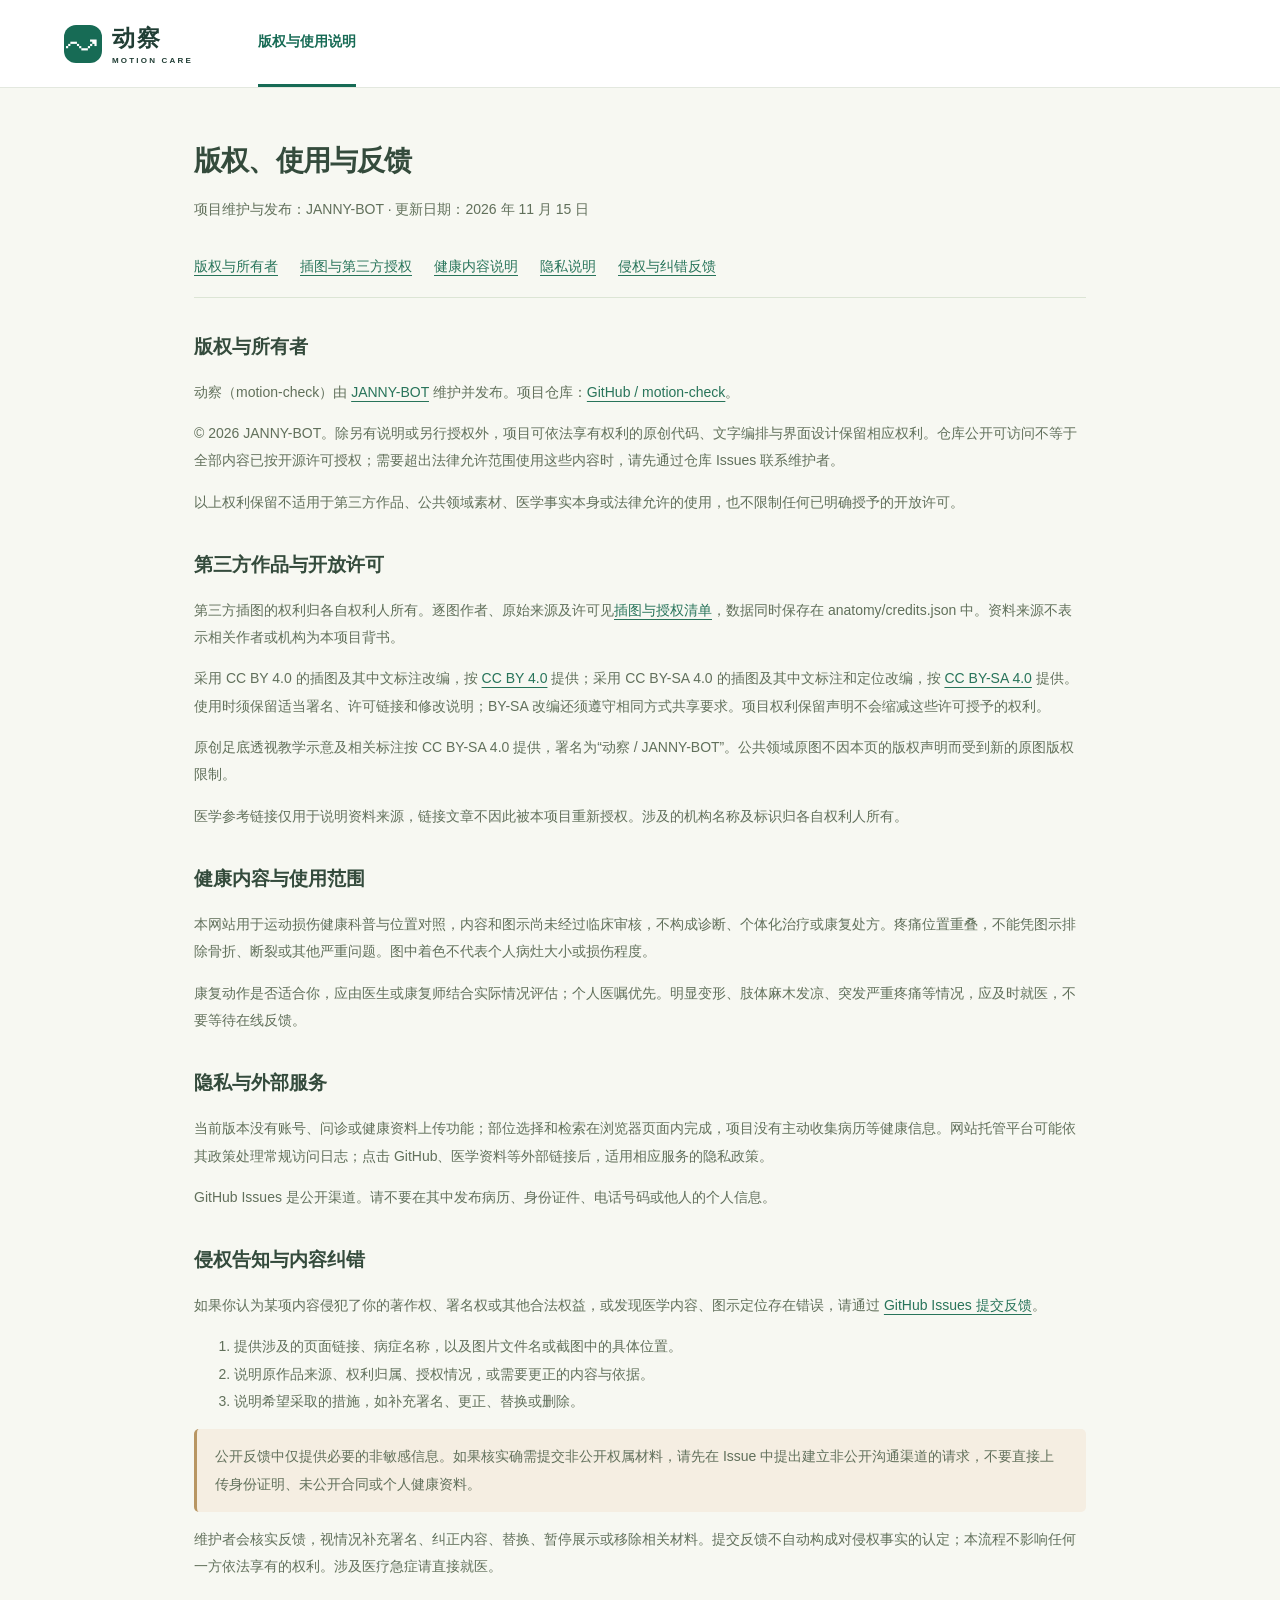
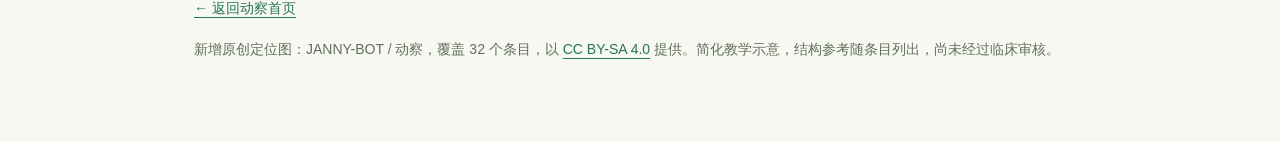
==== commit e8ced874: "Add files via upload - 增加了部分脚踝症状" ====
--- a/legal.html
+++ b/legal.html
@@ -2,11 +2,11 @@
 <html lang="zh-CN">
 <head><meta charset="utf-8"><meta name="viewport" content="width=device-width,initial-scale=1"><title>版权与使用说明 · 动察</title><link rel="stylesheet" href="style.css"><link rel="stylesheet" href="legal.css"></head>
 <body><header class="header"><a class="brand" href="./" aria-label="返回动察首页"><span class="brand-icon">↝</span><strong>动察<span>MOTION CARE</span></strong></a><span class="nav-active">版权与使用说明</span></header>
-<main class="legal-main"><h1>版权、使用与反馈</h1><p class="legal-meta">项目维护与发布：JANNY-BOT · 更新日期：2026 年 10 月 21 日</p>
+<main class="legal-main"><h1>版权、使用与反馈</h1><p class="legal-meta">项目维护与发布：JANNY-BOT · 更新日期：2026 年 11 月 15 日</p>
 <nav class="legal-nav" aria-label="说明目录"><a href="#copyright">版权与所有者</a><a href="third-party-notices.html">插图与第三方授权</a><a href="#health">健康内容说明</a><a href="#privacy">隐私说明</a><a href="#report">侵权与纠错反馈</a></nav>
 <section id="copyright"><h2>版权与所有者</h2><p>动察（motion-check）由 <a href="https://github.com/JANNY-BOT" target="_blank" rel="noopener">JANNY-BOT</a> 维护并发布。项目仓库：<a href="https://github.com/JANNY-BOT/motion-check" target="_blank" rel="noopener">GitHub / motion-check</a>。</p><p>© 2026 JANNY-BOT。除另有说明或另行授权外，项目可依法享有权利的原创代码、文字编排与界面设计保留相应权利。仓库公开可访问不等于全部内容已按开源许可授权；需要超出法律允许范围使用这些内容时，请先通过仓库 Issues 联系维护者。</p><p>以上权利保留不适用于第三方作品、公共领域素材、医学事实本身或法律允许的使用，也不限制任何已明确授予的开放许可。</p></section>
 <section id="third-party"><h2>第三方作品与开放许可</h2><p>第三方插图的权利归各自权利人所有。逐图作者、原始来源及许可见<a href="third-party-notices.html">插图与授权清单</a>，数据同时保存在 anatomy/credits.json 中。资料来源不表示相关作者或机构为本项目背书。</p><p>采用 CC BY 4.0 的插图及其中文标注改编，按 <a href="https://creativecommons.org/licenses/by/4.0/" target="_blank" rel="noopener">CC BY 4.0</a> 提供；采用 CC BY-SA 4.0 的插图及其中文标注和定位改编，按 <a href="https://creativecommons.org/licenses/by-sa/4.0/" target="_blank" rel="noopener">CC BY-SA 4.0</a> 提供。使用时须保留适当署名、许可链接和修改说明；BY-SA 改编还须遵守相同方式共享要求。项目权利保留声明不会缩减这些许可授予的权利。</p><p>原创足底透视教学示意及相关标注按 CC BY-SA 4.0 提供，署名为“动察 / JANNY-BOT”。公共领域原图不因本页的版权声明而受到新的原图版权限制。</p><p>医学参考链接仅用于说明资料来源，链接文章不因此被本项目重新授权。涉及的机构名称及标识归各自权利人所有。</p></section>
 <section id="health"><h2>健康内容与使用范围</h2><p>本网站用于运动损伤健康科普与位置对照，内容和图示尚未经过临床审核，不构成诊断、个体化治疗或康复处方。疼痛位置重叠，不能凭图示排除骨折、断裂或其他严重问题。图中着色不代表个人病灶大小或损伤程度。</p><p>康复动作是否适合你，应由医生或康复师结合实际情况评估；个人医嘱优先。明显变形、肢体麻木发凉、突发严重疼痛等情况，应及时就医，不要等待在线反馈。</p></section>
 <section id="privacy"><h2>隐私与外部服务</h2><p>当前版本没有账号、问诊或健康资料上传功能；部位选择和检索在浏览器页面内完成，项目没有主动收集病历等健康信息。网站托管平台可能依其政策处理常规访问日志；点击 GitHub、医学资料等外部链接后，适用相应服务的隐私政策。</p><p>GitHub Issues 是公开渠道。请不要在其中发布病历、身份证件、电话号码或他人的个人信息。</p></section>
 <section id="report"><h2>侵权告知与内容纠错</h2><p>如果你认为某项内容侵犯了你的著作权、署名权或其他合法权益，或发现医学内容、图示定位存在错误，请通过 <a href="https://github.com/JANNY-BOT/motion-check/issues/new" target="_blank" rel="noopener">GitHub Issues 提交反馈</a>。</p><ol><li>提供涉及的页面链接、病症名称，以及图片文件名或截图中的具体位置。</li><li>说明原作品来源、权利归属、授权情况，或需要更正的内容与依据。</li><li>说明希望采取的措施，如补充署名、更正、替换或删除。</li></ol><p class="legal-callout">公开反馈中仅提供必要的非敏感信息。如果核实确需提交非公开权属材料，请先在 Issue 中提出建立非公开沟通渠道的请求，不要直接上传身份证明、未公开合同或个人健康资料。</p><p>维护者会核实反馈，视情况补充署名、纠正内容、替换、暂停展示或移除相关材料。提交反馈不自动构成对侵权事实的认定；本流程不影响任何一方依法享有的权利。涉及医疗急症请直接就医。</p></section>
-<p><a href="./">← 返回动察首页</a></p><p>新增原创定位图：JANNY-BOT / 动察，覆盖 24 个条目，以 <a href="https://creativecommons.org/licenses/by-sa/4.0/" target="_blank" rel="noopener">CC BY-SA 4.0</a> 提供。简化教学示意，结构参考随条目列出，尚未经过临床审核。</p></main></body></html>
+<p><a href="./">← 返回动察首页</a></p><p>新增原创定位图：JANNY-BOT / 动察，覆盖 32 个条目，以 <a href="https://creativecommons.org/licenses/by-sa/4.0/" target="_blank" rel="noopener">CC BY-SA 4.0</a> 提供。简化教学示意，结构参考随条目列出，尚未经过临床审核。</p></main></body></html>
